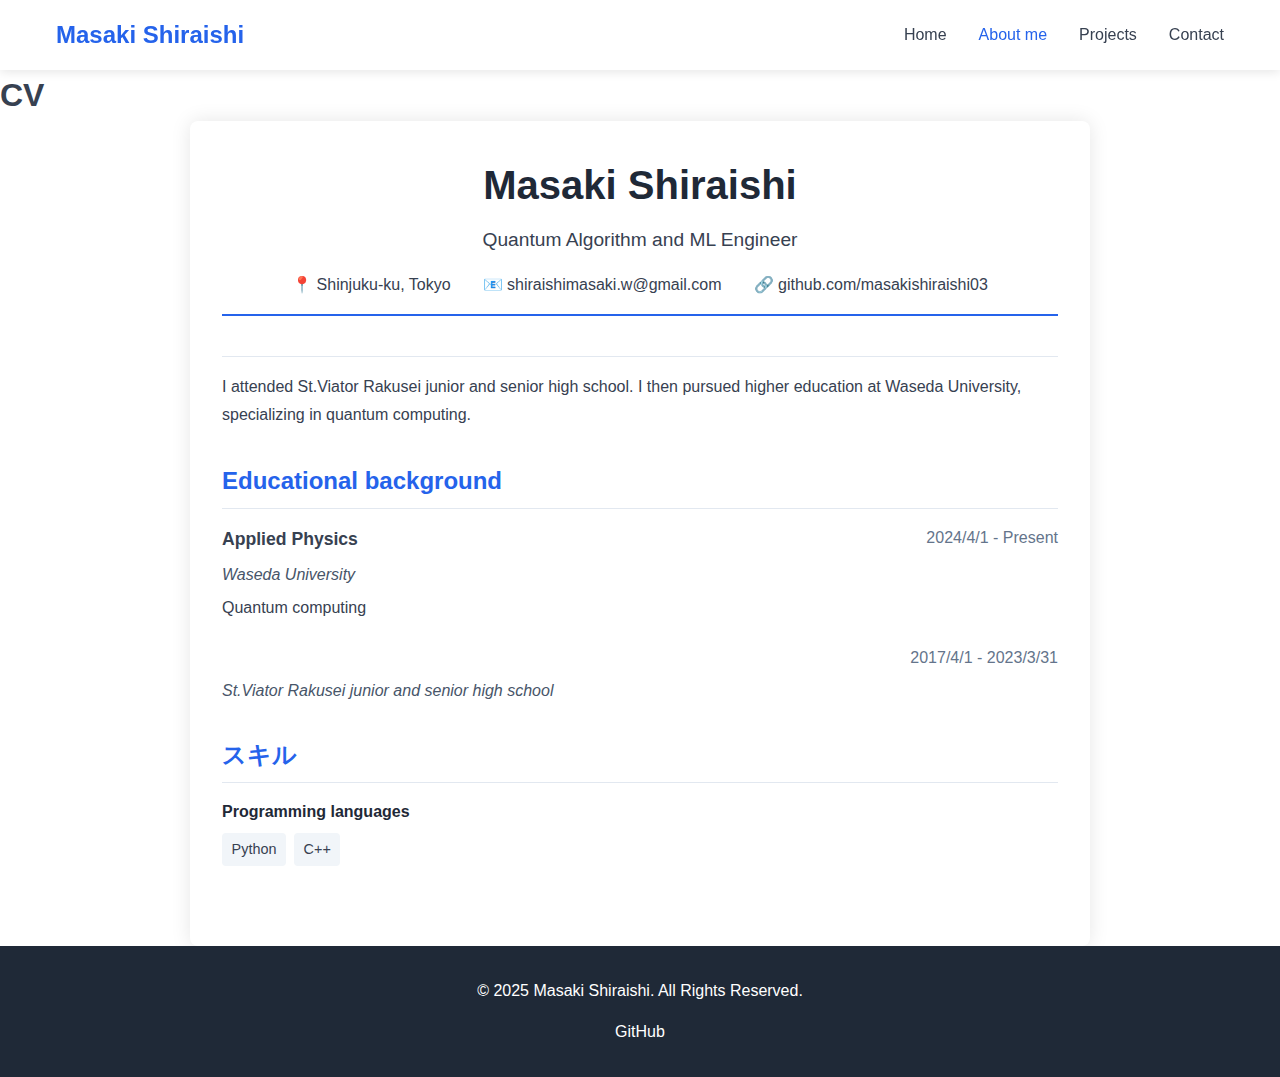
==== about.html @ 0de4da10 "Create about.html" ====
<!DOCTYPE html>
<html lang="ja">
<head>
    <meta charset="UTF-8">
    <meta name="viewport" content="width=device-width, initial-scale=1.0">
    <title>Masaki Shiraishi - About Me</title>
    <link rel="stylesheet" href="css/style.css">
    <link rel="stylesheet" href="css/responsive.css">
    <link rel="icon" href="assets/images/favicon.ico">
    <style>
        /* CV専用のスタイル */
        .cv-container {
            max-width: 900px;
            margin: 0 auto;
            padding: 2rem;
            background-color: white;
            box-shadow: 0 0 20px rgba(0,0,0,0.1);
            border-radius: 8px;
        }

        .cv-header {
            text-align: center;
            margin-bottom: 2rem;
            padding-bottom: 1rem;
            border-bottom: 2px solid var(--primary-color);
        }

        .cv-header h1 {
            font-size: 2.5rem;
            margin-bottom: 0.5rem;
            color: var(--dark-color);
        }

        .cv-header p {
            font-size: 1.2rem;
            color: var(--text-color);
        }

        .cv-contact {
            display: flex;
            justify-content: center;
            gap: 2rem;
            flex-wrap: wrap;
            margin-top: 1rem;
        }

        .cv-contact span {
            display: flex;
            align-items: center;
            gap: 0.5rem;
        }

        .cv-section {
            margin-bottom: 2rem;
        }

        .cv-section h2 {
            color: var(--primary-color);
            padding-bottom: 0.5rem;
            margin-bottom: 1rem;
            border-bottom: 1px solid #e2e8f0;
        }

        .cv-item {
            margin-bottom: 1.5rem;
        }

        .cv-item-header {
            display: flex;
            justify-content: space-between;
            margin-bottom: 0.5rem;
        }

        .cv-item-title {
            font-weight: bold;
            font-size: 1.1rem;
        }

        .cv-item-date {
            color: #64748b;
        }

        .cv-item-subtitle {
            font-style: italic;
            margin-bottom: 0.5rem;
            color: #475569;
        }

        .cv-item-content {
            line-height: 1.6;
        }

        .skills-grid {
            display: grid;
            grid-template-columns: repeat(auto-fill, minmax(200px, 1fr));
            gap: 1rem;
        }

        .skill-category {
            margin-bottom: 1rem;
        }

        .skill-category h3 {
            font-size: 1rem;
            margin-bottom: 0.5rem;
            color: var(--dark-color);
        }

        .skill-list {
            display: flex;
            flex-wrap: wrap;
            gap: 0.5rem;
        }

        .skill-tag {
            background-color: #f1f5f9;
            padding: 0.3rem 0.6rem;
            border-radius: 4px;
            font-size: 0.9rem;
        }

        .certificates-list {
            list-style-type: none;
        }

        .certificates-list li {
            margin-bottom: 0.5rem;
            padding-left: 1rem;
            position: relative;
        }

        .certificates-list li::before {
            content: "•";
            position: absolute;
            left: 0;
            color: var(--primary-color);
        }

        .bio {
            line-height: 1.8;
        }

        @media (max-width: 768px) {
            .cv-item-header {
                flex-direction: column;
            }
            
            .skills-grid {
                grid-template-columns: 1fr;
            }
        }
    </style>
</head>
<body>
    <header>
        <nav>
            <div class="logo">Masaki Shiraishi</div>
            <ul class="menu">
                <li><a href="index.html">Home</a></li>
                <li><a href="about.html" class="active">About me</a></li>
                <li><a href="projects.html">Projects</a></li>
                <li><a href="contact.html">Contact</a></li>
            </ul>
        </nav>
    </header>

    <main>
        <section class="page-header">
            <div class="container">
                <h1>CV</h1>
            </div>
        </section>

        <section class="cv-section-container">
            <div class="cv-container">
                <!-- CV ヘッダー -->
                <div class="cv-header">
                    <h1>Masaki Shiraishi</h1>
                    <p>Quantum Algorithm and ML Engineer</p>
                    <div class="cv-contact">
                        <span>📍 Shinjuku-ku, Tokyo</span>
                        <span>📧 shiraishimasaki.w@gmail.com</span>
                        <span>🔗 github.com/masakishiraishi03</span>
                    </div>
                </div>

                <!-- 自己紹介 -->
                <div class="cv-section">
                    <h2></h2>
                    <p class="bio">
                        I attended St.Viator Rakusei junior and senior high school. I then pursued higher education at Waseda University, specializing in quantum computing.
                    </p>
                </div>

                <!-- 職務経歴 -->
<!--                 <div class="cv-section">
                    <h2>CV</h2>
                    
                    <div class="cv-item">
                        <div class="cv-item-header">
                            <div class="cv-item-title"></div>
                            <div class="cv-item-date">2021年4月 - 現在</div>
                        </div>
                        <div class="cv-item-subtitle">株式会社〇〇</div>
                        <div class="cv-item-content">
                            <ul>
                                <li>〇〇プロジェクトの主要開発者として、チームを率いて〇〇を実装</li>
                                <li>〇〇の改善により、サービスのパフォーマンスを〇〇%向上</li>
                                <li>新しい〇〇技術を導入し、開発効率を〇〇%改善</li>
                            </ul>
                        </div>
                    </div>
                    
                    <div class="cv-item">
                        <div class="cv-item-header">
                            <div class="cv-item-title">〇〇エンジニア</div>
                            <div class="cv-item-date">2018年7月 - 2021年3月</div>
                        </div>
                        <div class="cv-item-subtitle">〇〇株式会社</div>
                        <div class="cv-item-content">
                            <ul>
                                <li>〇〇アプリケーションの開発チームに参加し、〇〇機能を担当</li>
                                <li>〇〇の導入により、ユーザー満足度を〇〇%向上</li>
                                <li>社内勉強会を主催し、〇〇技術の知識共有に貢献</li>
                            </ul>
                        </div>
                    </div>
                </div> -->

                <!-- 学歴 -->
                <div class="cv-section">
                    <h2>Educational background</h2>
                    
                    <div class="cv-item">
                        <div class="cv-item-header">
                            <div class="cv-item-title">Applied Physics</div>
                            <div class="cv-item-date">2024/4/1 - Present</div>
                        </div>
                        <div class="cv-item-subtitle">Waseda University</div>
                        <div class="cv-item-content">
                            <p>Quantum computing</p>
                        </div>
                    </div>
                    
                    <div class="cv-item">
                        <div class="cv-item-header">
                            <div class="cv-item-title"></div>
                            <div class="cv-item-date">2017/4/1 - 2023/3/31</div>
                        </div>
                        <div class="cv-item-subtitle">St.Viator Rakusei junior and senior high school</div>
                        <div class="cv-item-content">
                            <p></p>
                        </div>
                    </div>
                </div>

                <!-- スキル -->
                <div class="cv-section">
                    <h2>スキル</h2>
                    <div class="skills-grid">
                        <div class="skill-category">
                            <h3>Programming languages</h3>
                            <div class="skill-list">
                                <span class="skill-tag">Python</span>
                                <span class="skill-tag">C++</span>
                            </div>
                        </div>
                        
<!--                         <div class="skill-category">
                            <h3>SDK</h3>
                            <div class="skill-list">
                                <span class="skill-tag">CUDA-Q</span>
                                <span class="skill-tag">QISKIT</span>
                                <span clsss="skill-tag">PyTorch</span>
                            </div>
                        </div> -->
                        
                    </div>
                </div>

                <!-- 資格・認定 -->
                <!-- 趣味・関心 -->
            </div>
        </section>
    </main>

    <footer>
        <p>&copy; 2025 Masaki Shiraishi. All Rights Reserved.</p>
        <div class="social-links">
            <a href="https://github.com/yourusername" target="_blank">GitHub</a>            <!-- 他のSNSリンクも追加 -->
        </div>
    </footer>

    <script src="js/main.js"></script>
</body>
</html>
---- css/style.css ----
/* style.css */
:root {
    --primary-color: #2563eb;
    --secondary-color: #10b981;
    --dark-color: #1f2937;
    --light-color: #f9fafb;
    --text-color: #374151;
}

* {
    margin: 0;
    padding: 0;
    box-sizing: border-box;
}

body {
    font-family: 'Helvetica Neue', Arial, sans-serif;
    line-height: 1.6;
    color: var(--text-color);
}

header {
    background-color: white;
    box-shadow: 0 2px 10px rgba(0,0,0,0.1);
    position: fixed;
    width: 100%;
    top: 0;
    z-index: 100;
}

nav {
    display: flex;
    justify-content: space-between;
    align-items: center;
    max-width: 1200px;
    margin: 0 auto;
    padding: 1rem;
}

.logo {
    font-size: 1.5rem;
    font-weight: bold;
    color: var(--primary-color);
}

.menu {
    display: flex;
    list-style: none;
}

.menu li {
    margin-left: 2rem;
}

.menu a {
    text-decoration: none;
    color: var(--text-color);
    font-weight: 500;
    transition: color 0.3s;
}

.menu a:hover, .menu a.active {
    color: var(--primary-color);
}

main {
    margin-top: 70px;  /* ヘッダーの高さ分 */
    min-height: calc(100vh - 140px);  /* フッターの高さを引く */
}

.hero {
    background-color: var(--light-color);
    padding: 5rem 1rem;
    text-align: center;
}

.hero-content h1 {
    font-size: 3rem;
    margin-bottom: 1rem;
}

.btn {
    display: inline-block;
    background-color: var(--primary-color);
    color: white;
    padding: 0.8rem 2rem;
    border-radius: 4px;
    text-decoration: none;
    font-weight: bold;
    transition: background-color 0.3s;
    margin-top: 1rem;
}

.btn:hover {
    background-color: #1d4ed8;  /* 少し暗い色 */
}

.featured-projects {
    padding: 4rem 1rem;
    max-width: 1200px;
    margin: 0 auto;
}

.featured-projects h2 {
    text-align: center;
    margin-bottom: 2rem;
    font-size: 2rem;
}

.projects-grid {
    display: grid;
    grid-template-columns: repeat(auto-fill, minmax(300px, 1fr));
    gap: 2rem;
}

.project-card {
    border-radius: 8px;
    overflow: hidden;
    box-shadow: 0 4px 10px rgba(0,0,0,0.1);
    transition: transform 0.3s;
}

.project-card:hover {
    transform: translateY(-5px);
}

.project-card img {
    width: 100%;
    height: 200px;
    object-fit: cover;
}

.project-card h3, .project-card p {
    padding: 0 1rem;
}

.project-card h3 {
    margin-top: 1rem;
}

.btn-small {
    display: inline-block;
    background-color: var(--primary-color);
    color: white;
    padding: 0.5rem 1rem;
    border-radius: 4px;
    text-decoration: none;
    font-size: 0.9rem;
    margin: 1rem;
}

footer {
    background-color: var(--dark-color);
    color: white;
    text-align: center;
    padding: 2rem 1rem;
}

.social-links {
    margin-top: 1rem;
}

.social-links a {
    color: white;
    margin: 0 0.5rem;
    text-decoration: none;
}

.hamburger {
    display: none;
    flex-direction: column;
    cursor: pointer;
    margin-right: 10px;
}

.bar {
    width: 25px;
    height: 3px;
    background-color: var(--text-color);
    margin: 3px 0;
    transition: 0.4s;
}

.hamburger.active .bar:nth-child(1) {
    transform: rotate(-45deg) translate(-5px, 6px);
}

.hamburger.active .bar:nth-child(2) {
    opacity: 0;
}

.hamburger.active .bar:nth-child(3) {
    transform: rotate(45deg) translate(-5px, -6px);
}
---- css/responsive.css ----
@media (max-width: 768px) {
    .menu {
        position: fixed;
        top: 70px;
        left: -100%;
        width: 100%;
        background-color: white;
        flex-direction: column;
        align-items: center;
        padding: 1rem 0;
        box-shadow: 0 4px 6px rgba(0,0,0,0.1);
        transition: left 0.3s ease;
    }
    
    .menu.active {
        left: 0;
    }
    
    .menu li {
        margin: 0.7rem 0;
    }
    
    .hamburger {
        display: flex;
    }
}
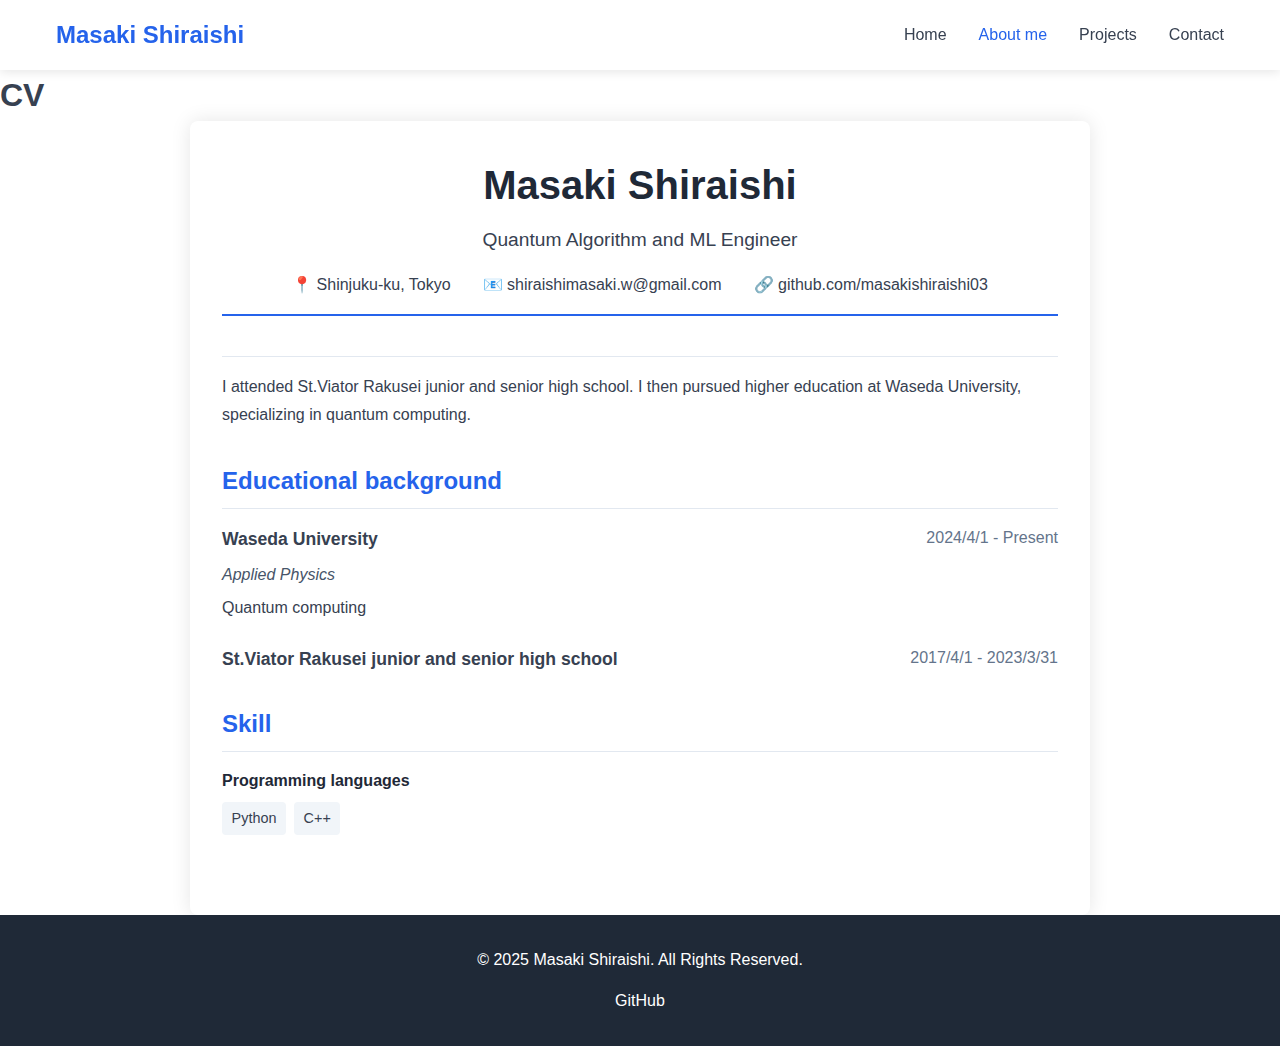
==== commit b203c48b: "Update about.html" ====
--- a/about.html
+++ b/about.html
@@ -233,10 +233,10 @@
                     
                     <div class="cv-item">
                         <div class="cv-item-header">
-                            <div class="cv-item-title">Applied Physics</div>
+                            <div class="cv-item-title">Waseda University</div>
                             <div class="cv-item-date">2024/4/1 - Present</div>
                         </div>
-                        <div class="cv-item-subtitle">Waseda University</div>
+                        <div class="cv-item-subtitle">Applied Physics</div>
                         <div class="cv-item-content">
                             <p>Quantum computing</p>
                         </div>
@@ -244,10 +244,10 @@
                     
                     <div class="cv-item">
                         <div class="cv-item-header">
-                            <div class="cv-item-title"></div>
+                            <div class="cv-item-title">St.Viator Rakusei junior and senior high school</div>
                             <div class="cv-item-date">2017/4/1 - 2023/3/31</div>
                         </div>
-                        <div class="cv-item-subtitle">St.Viator Rakusei junior and senior high school</div>
+                        <div class="cv-item-subtitle"></div>
                         <div class="cv-item-content">
                             <p></p>
                         </div>
@@ -256,7 +256,7 @@
 
                 <!-- スキル -->
                 <div class="cv-section">
-                    <h2>スキル</h2>
+                    <h2>Skill</h2>
                     <div class="skills-grid">
                         <div class="skill-category">
                             <h3>Programming languages</h3>
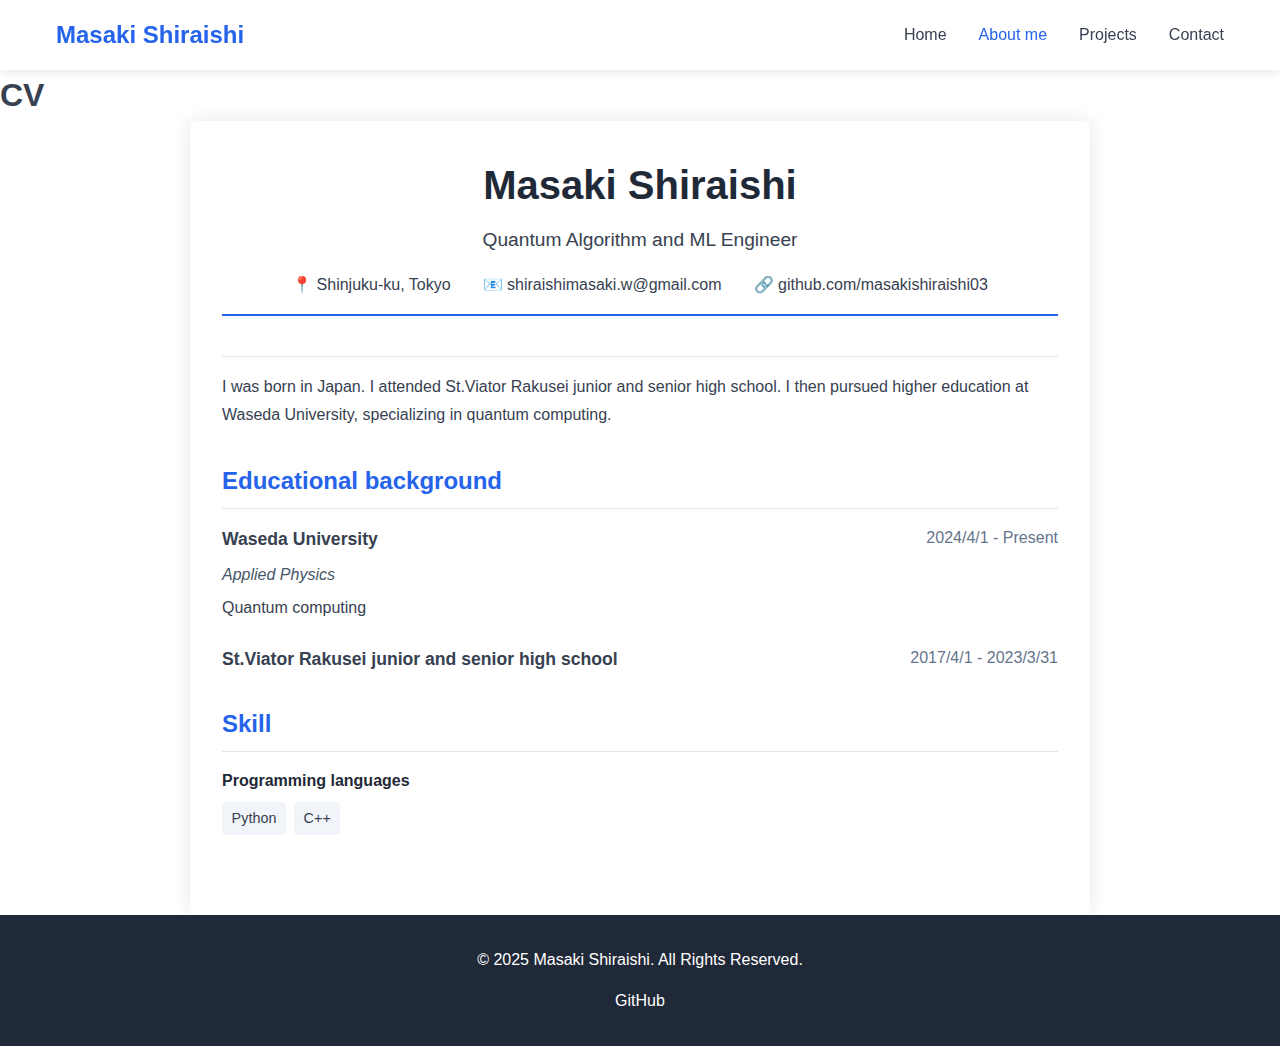
==== commit 6ad18229: "Update about.html" ====
--- a/about.html
+++ b/about.html
@@ -188,7 +188,7 @@
                 <div class="cv-section">
                     <h2></h2>
                     <p class="bio">
-                        I attended St.Viator Rakusei junior and senior high school. I then pursued higher education at Waseda University, specializing in quantum computing.
+                        I was born in Japan. I attended St.Viator Rakusei junior and senior high school. I then pursued higher education at Waseda University, specializing in quantum computing.
                     </p>
                 </div>
 
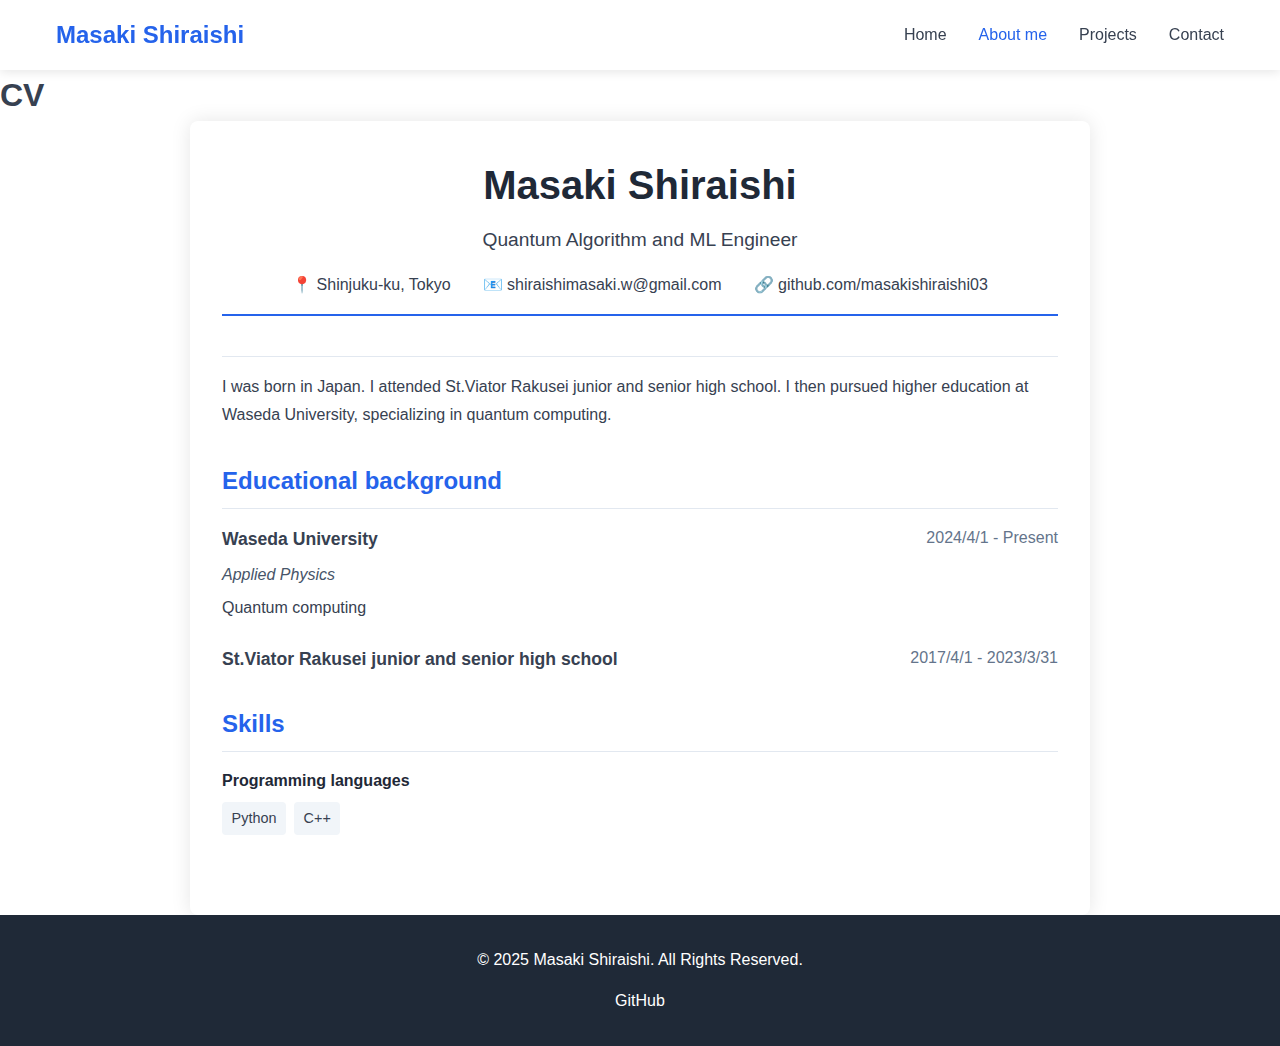
==== commit 223ab2ca: "Update about.html" ====
--- a/about.html
+++ b/about.html
@@ -256,7 +256,7 @@
 
                 <!-- スキル -->
                 <div class="cv-section">
-                    <h2>Skill</h2>
+                    <h2>Skills</h2>
                     <div class="skills-grid">
                         <div class="skill-category">
                             <h3>Programming languages</h3>
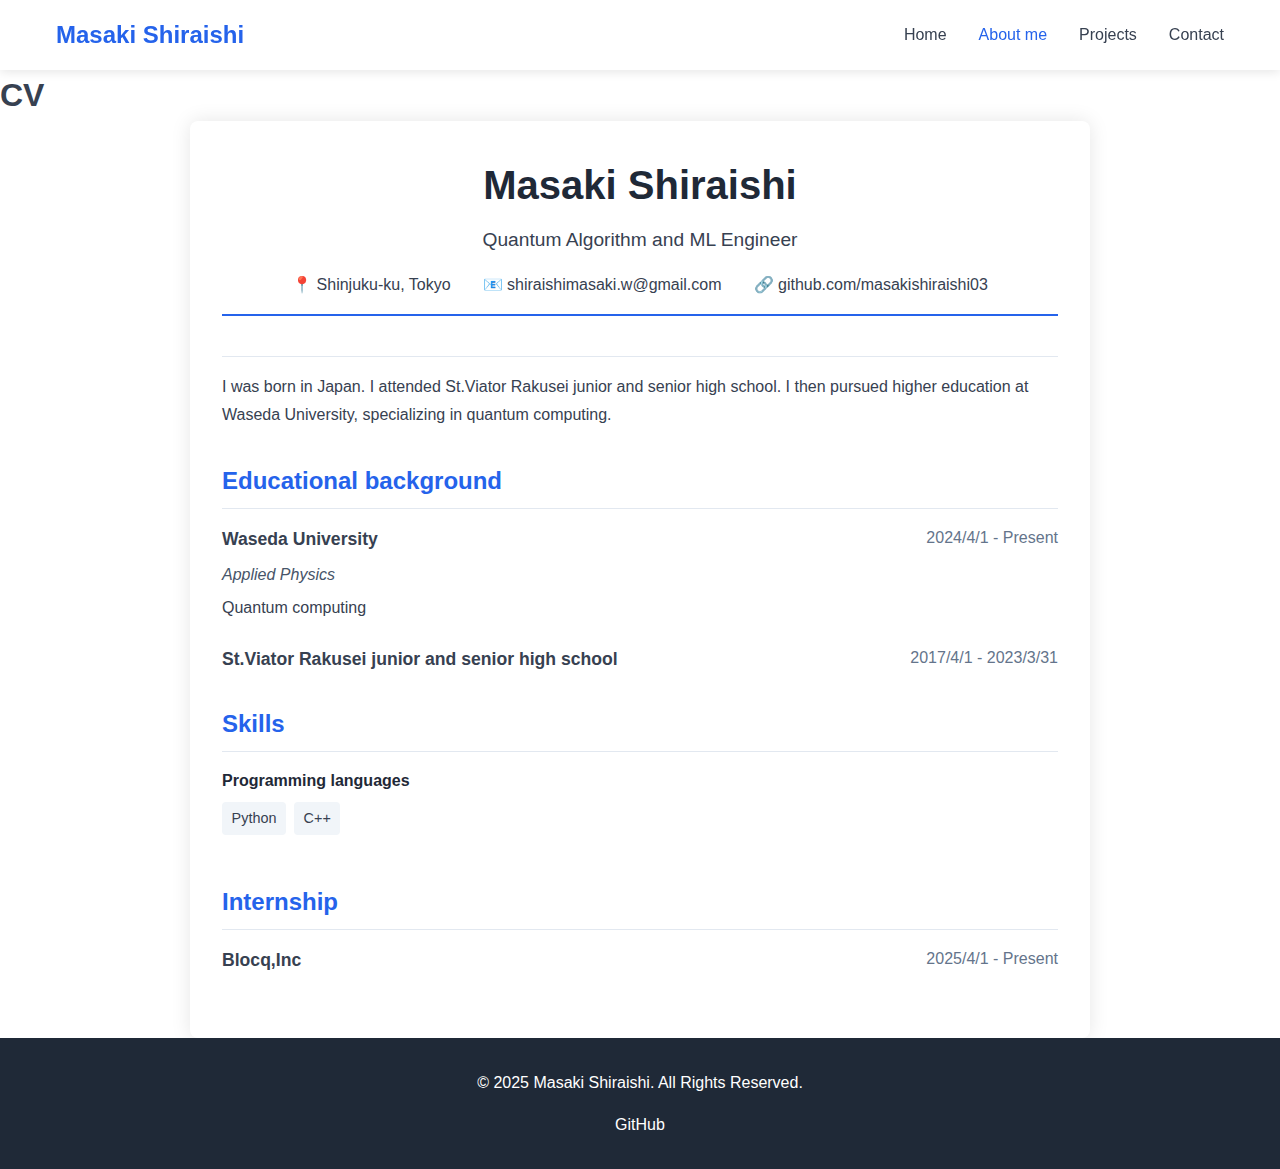
==== commit 88b881dc: "Update about.html" ====
--- a/about.html
+++ b/about.html
@@ -278,6 +278,20 @@
                     </div>
                 </div>
 
+                <div class="cv-section">
+                    <h2>Internship</h2>
+                    
+                    <div class="cv-item">
+                        <div class="cv-item-header">
+                            <div class="cv-item-title">Blocq,Inc</div>
+                            <div class="cv-item-date">2025/4/1 - Present</div>
+                        </div>
+                        <div class="cv-item-subtitle"></div>
+                        <div class="cv-item-content">
+                            <p></p>
+                        </div>
+                    </div>
+                </div>
                 <!-- 資格・認定 -->
                 <!-- 趣味・関心 -->
             </div>
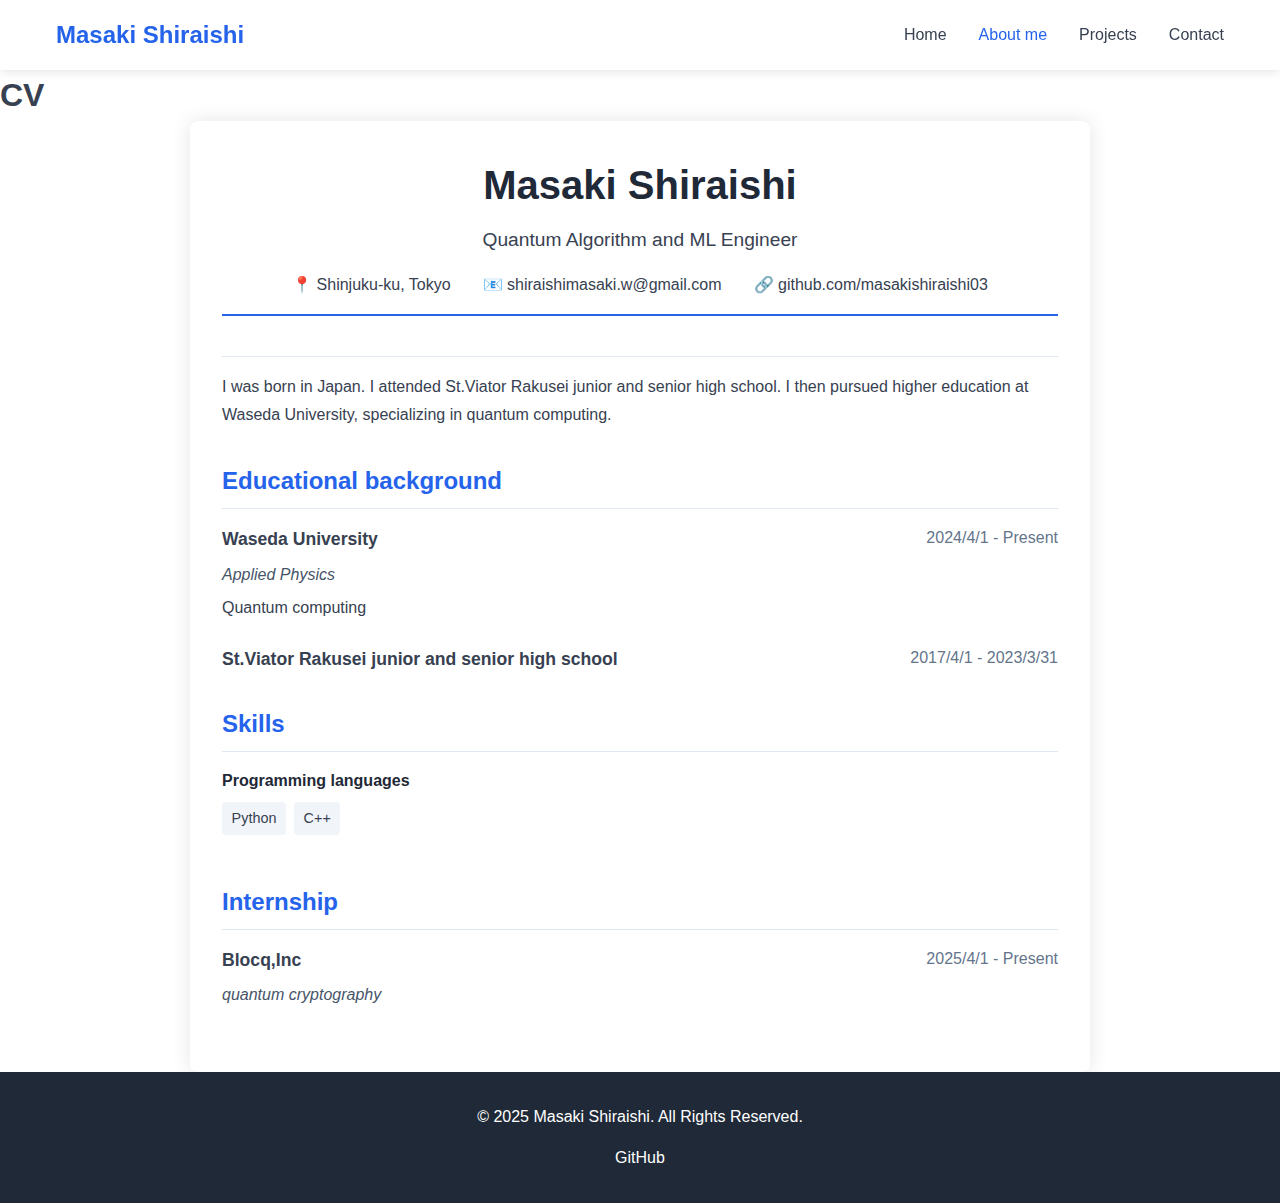
==== commit fe78c8b3: "Update about.html" ====
--- a/about.html
+++ b/about.html
@@ -286,7 +286,7 @@
                             <div class="cv-item-title">Blocq,Inc</div>
                             <div class="cv-item-date">2025/4/1 - Present</div>
                         </div>
-                        <div class="cv-item-subtitle"></div>
+                        <div class="cv-item-subtitle">quantum cryptography</div>
                         <div class="cv-item-content">
                             <p></p>
                         </div>
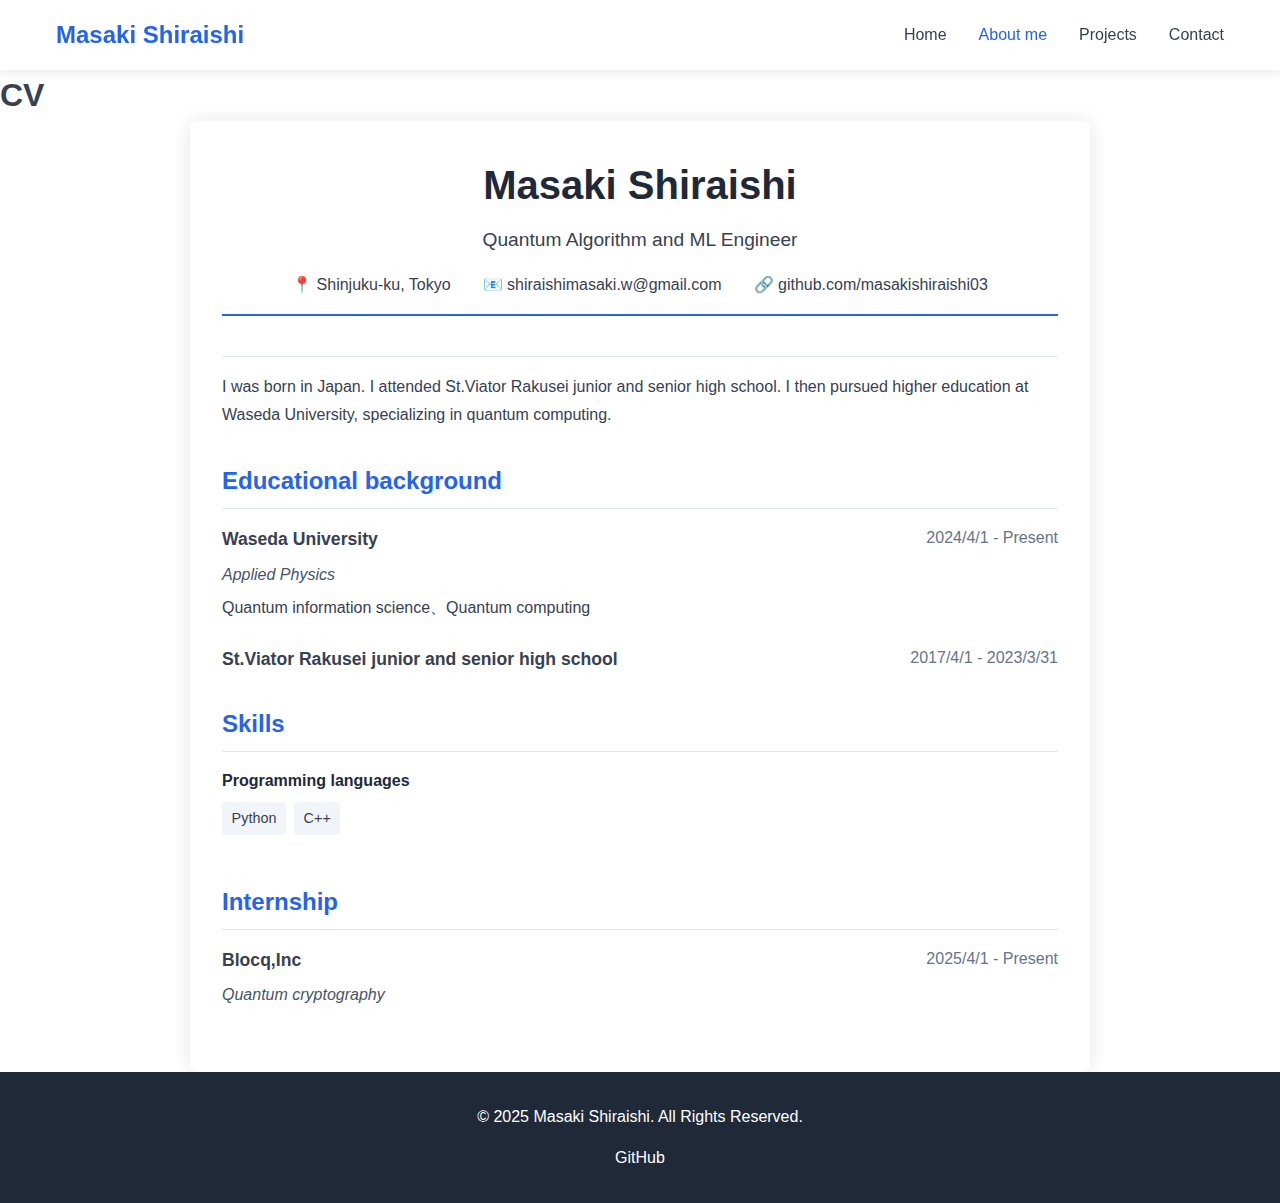
==== commit 88deafe9: "Update about.html" ====
--- a/about.html
+++ b/about.html
@@ -238,7 +238,7 @@
                         </div>
                         <div class="cv-item-subtitle">Applied Physics</div>
                         <div class="cv-item-content">
-                            <p>Quantum computing</p>
+                            <p>Quantum information science、Quantum computing</p>
                         </div>
                     </div>
                     
@@ -286,7 +286,7 @@
                             <div class="cv-item-title">Blocq,Inc</div>
                             <div class="cv-item-date">2025/4/1 - Present</div>
                         </div>
-                        <div class="cv-item-subtitle">quantum cryptography</div>
+                        <div class="cv-item-subtitle">Quantum cryptography</div>
                         <div class="cv-item-content">
                             <p></p>
                         </div>
